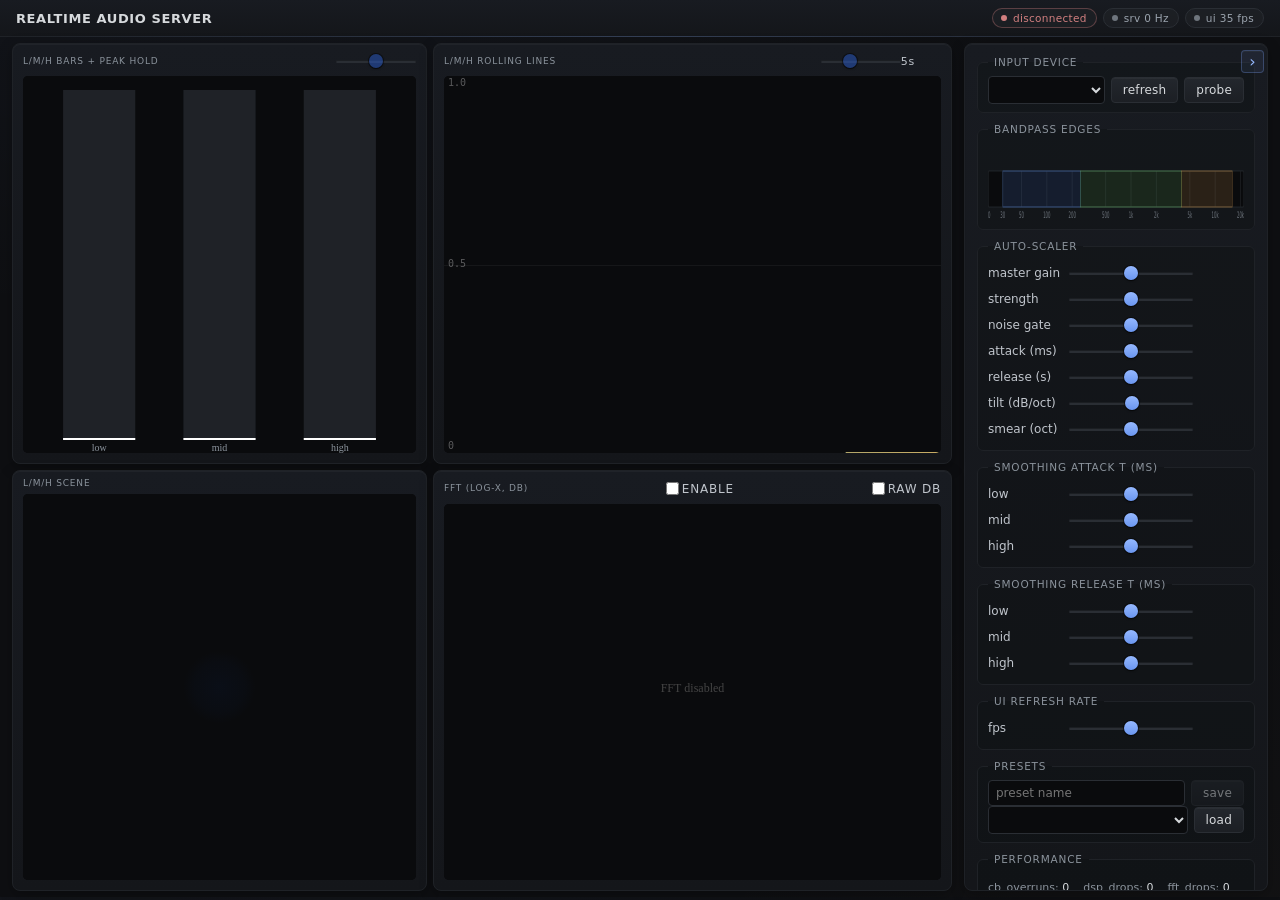
==== ui/index.html @ 4f921f72 "more detail tweaks" ====
<!doctype html>
<html lang="en">
  <head>
    <meta charset="utf-8" />
    <meta name="viewport" content="width=device-width,initial-scale=1" />
    <title>Realtime Audio Server — UI</title>
    <link rel="icon" type="image/svg+xml" href="favicon.svg" />
    <link rel="stylesheet" href="style.css" />
  </head>
  <body>
    <header class="topbar">
      <h1>Realtime Audio Server</h1>
      <div class="badges">
        <span class="badge" id="ws-status">disconnected</span>
        <span class="badge" id="server-fps">srv 0 Hz</span>
        <span class="badge" id="ui-fps">ui 0 fps</span>
      </div>
    </header>

    <main class="grid" id="main-grid">
      <section class="viz-grid">
        <div class="viz-card" data-card="bars">
          <div class="viz-title"><span title="**L/M/H output — sent over OSC.**

The three colored bars (`low`, `mid`, `high`) are the live signal that ships to downstream consumers. The **white peak-hold ticks are visual only** — not transmitted.

# OSC

- Address: `/audio/lmh`
- Payload: `[low: f32, mid: f32, high: f32]` — three floats per message
- Range: `[0, 1]` typically (unclamped — *master gain* > 1 can push above)
- Rate: matches the audio block rate (~`sr / blocksize`, e.g. ~187 Hz at 48 kHz / 256-sample blocks)
- Default destination: `127.0.0.1:9000` (configurable in `config.yaml` under `osc.destinations`)
- Band edges (Hz) are announced once on `/audio/meta` — see config or the band selector.

# WebSocket

Same values are also published in the JSON `snapshot` frames on `ws://127.0.0.1:8765` (field `scaled.{low,mid,high}`).">L/M/H bars + peak hold</span> <label class="inline" title="**Peak-hold decay rate** (units / sec).

Affects the white peak ticks on this graph **and** on the FFT graph.

- Smaller → peaks linger longer
- Larger → peaks fall faster

*Visual only — does not affect DSP or OSC payload.*"><input type="range" id="peak-decay" min="10" max="100" step="1" style="width:80px;vertical-align:middle" /> <span id="peak-decay-val" style="font-size:11px"></span></label></div>
          <canvas id="viz-bars" width="320" height="200"></canvas>
        </div>
        <div class="viz-card" data-card="lines">
          <div class="viz-title"><span title="**L/M/H output — sent over OSC.**

Rolling history of the same three signals as the bar graph. The colored polylines (`low`, `mid`, `high`) are what ships downstream; peak-hold markers on the bars graph are visual only.

# OSC

- Address: `/audio/lmh`
- Payload: `[low: f32, mid: f32, high: f32]`
- Range: `[0, 1]` typically (unclamped if *master gain* > 1)
- Rate: per audio block (~`sr / blocksize`, e.g. ~187 Hz at 48 kHz / 256)
- Default destination: `127.0.0.1:9000` (configure in `config.yaml` → `osc.destinations`)
- Meta on `/audio/meta` carries `[sr, blocksize, n_fft_bins, low_lo, low_hi, mid_lo, mid_hi, high_lo, high_hi]`

# WebSocket

Also available in the JSON `snapshot` frames on `ws://127.0.0.1:8765` (field `scaled.{low,mid,high}`).">L/M/H rolling lines</span> <label class="inline" title="**Rolling history window** (seconds).

How far back the rolling chart extends. Larger values pack more time into the same canvas width.

*Visual only.*"><input type="range" id="history-s" min="2" max="30" step="0.001" data-log="1" style="width:80px;vertical-align:middle" /> <span id="history-s-val" style="font-size:11px"></span></label></div>
          <canvas id="viz-lines" width="640" height="200"></canvas>
        </div>
        <div class="viz-card" data-card="scene">
          <div class="viz-title"><span title="**Visual aid only — not an output signal.**

The disc, tint, and sparkles are a decorative reactive scene driven from the same L/M/H values as the other graphs. Nothing here is transmitted: no separate OSC address, no separate WS payload.

To consume the underlying signal, use `/audio/lmh` (see the bars or rolling-lines tooltips).">L/M/H scene</span></div>
          <canvas id="viz-scene" width="640" height="200"></canvas>
        </div>
        <div class="viz-card" data-card="fft">
          <div class="viz-title"><span title="**FFT output — sent over OSC.**

What you see here is **byte-identical** to the wire payload. The white peak-hold ticks are visual only.

# OSC

- Address: `/audio/fft`
- Payload: `n_bins` float32 values (default `n_bins = 128`, configurable via `fft.n_bins` in `config.yaml`)
- Range:
  - **raw dB OFF** (default) → `[0, 1]` post-processed (smoother → auto-scaler → gate → tanh → strength blend)
  - **raw dB ON** → log-spaced spectrum in dB; empty low bins are rewritten to `db_floor` on OSC so consumers stay in-range
- Rate: hop-rate (~`sr / hop`, e.g. ~94 Hz at 48 kHz / hop=512). Only sent when the FFT worker is enabled and `osc.send_fft` is true.
- Default destination: `127.0.0.1:9000`
- Bin layout: log-spaced from `fft.f_min` to Nyquist; geometry announced once on `/audio/meta` (`n_fft_bins`).

# WebSocket

Same bins are pushed as a binary frame on `ws://127.0.0.1:8765`:
`[type=1: u8][reserved: u8][n_bins: u16 LE][float32 × n_bins LE]`. The `meta.fft_send_raw_db` flag tells you which interpretation applies.">FFT (log-x, dB)</span> <label class="inline" title="**Enable / disable the FFT worker.**

Disabling saves CPU when you only need L/M/H."><input type="checkbox" id="fft-toggle" /> enable</label> <label class="inline" title="**What you see is what's sent.** This graph is byte-identical to the `/audio/fft` OSC payload.

- **OFF** (default): server runs the same per-bin pipeline as L/M/H (smoother → asymmetric auto-scaler → soft gate → tanh → strength blend) and sends `[0..1]` post-processed values.
- **ON**: server sends the raw wire-dB log spectrum (sentinels rendered as gaps).

The server is authoritative — toggling sends `set_fft_send_raw_db`; the OSC payload switches in lockstep with the visualization."><input type="checkbox" id="fft-raw-db" /> raw dB</label></div>
          <canvas id="viz-fft" width="640" height="200"></canvas>
        </div>
      </section>

      <div class="grid-resizer" id="grid-resizer" title="Drag to resize the side panel"></div>

      <aside class="controls">
        <fieldset>
          <legend>Input device</legend>
          <select id="device-select"></select>
          <button id="device-refresh" title="**Re-enumerate input devices** via PortAudio.

Cheap and instant. Use after plugging / unplugging a device.">refresh</button>
          <button id="device-probe" title="**Re-enumerate AND probe** every input briefly (~200 ms each) to detect which ones are currently producing signal.

Devices that saw audio during the probe get a ★.

*Slower than refresh, and momentarily grabs each device — use sparingly.*">probe</button>
        </fieldset>

        <fieldset id="fieldset-bandpass">
          <legend>Bandpass edges</legend>
          <div id="freq-axis" title="**Bandpass edges.**

- Click a colored band to **select** it.
- Drag its **body** to shift the whole band.
- Drag a **left / right handle** to move just that edge.
- Click outside any band to deselect.

Bands may overlap."></div>
        </fieldset>

        <fieldset>
          <legend>Auto-scaler</legend>
          <label title="**Master gain.** Final multiplier on everything that goes out (L/M/H + FFT, both OSC and WebSocket).

- `1.0` (centered) — the post-processing pipeline's natural output
- `< 1.0` — attenuate
- `> 1.0` — push above the conventional `[0, 1]` range. Downstream consumers must accept this; UI bars cosmetically clamp at `1.0` but the wire payload is unclamped. The track tints orange→red as a warning.">master gain <input type="range" id="autoscale-master" min="50" max="150" step="1" /> <span id="autoscale-master-val"></span></label>
          <label title="**Strength.** Blend between *equalized* output (everything looks similar in level) and *honest* output (raw dB / RMS readout).

- `100%` → full per-bin / per-band auto-normalization. Quiet content looks as prominent as loud content. Best for visualizers and reactive features that should always look 'alive'.
- `0%` → unprocessed readout. The FFT shows true level differences across frequency; L/M/H reflects raw band energy.
- In-between → partial equalization.

Drives both the L/M/H output and the FFT visualizer.">strength <input type="range" id="autoscale-strength" min="0" max="100" step="1" /> <span id="autoscale-strength-val"></span></label>
          <label title="**Noise gate.** Anything below this RMS is treated as silence — the auto-scaler won't try to amplify it.

Without a gate, the auto-scaler would happily normalize background hiss up to full scale during quiet passages.

- Shown in `dBFS` (digital full-scale reference)
- Applied to both L/M/H and FFT bins
- Bins below the floor pin to the chart bottom (no disappearing bars)">noise gate <input type="range" id="autoscale-floor" min="0" max="1000" step="1" /> <span id="autoscale-floor-val"></span></label>
          <label title="**Attack time.** How fast the auto-scaler locks into a *rising* signal.

This sets how quickly it reacts when the input gets suddenly louder.

- Smaller (`5–20 ms`) → snappy. Transients lock in immediately; the auto-scale catches up to a sudden loud passage almost instantly.
- Larger → damped. New peaks are absorbed gradually, less reactive to sudden level changes.

Drives both the L/M/H and the FFT per-bin auto-scaler.">attack (ms) <input type="range" id="autoscale-attack" min="1" max="500" step="1" data-log="1" /> <span id="autoscale-attack-val"></span></label>
          <label title="**Release time.** How fast the auto-scaler locks into a *falling* signal — the **rolling memory** of the auto-rescaler.

The tracked peak decays over this time constant. Once it has decayed below the current signal, the new value becomes the peak.

- Longer (`60–300 s`) → stable view across long passages. A loud chorus won't make the following quiet verse vanish.
- Shorter (`10–30 s`) → faster adaptation. The visualizer constantly rescales to whatever is loud right now (more dynamic, but compresses the contrast between loud and quiet sections).
- Snaps to multiples of `10 s`

Drives both the L/M/H and the FFT per-bin auto-scaler.">release (s) <input type="range" id="autoscale-tau" min="10" max="300" step="1" data-log="1" /> <span id="autoscale-tau-val"></span></label>
          <label title="**Spectral tilt.** Tilts the gate and auto-scaler across frequency: `+N dB/oct` above 1 kHz, `−N dB/oct` below.

Most music has far more energy in the lows than the highs (the `1/f` / pink-noise shape). Without tilt, bass dominates and the high end sits permanently below the gate. Tilting brings them back to parity.

Typical values:

- `0` → flat, honest dB / single global gate
- `~3` → pink-noise compensation. Most music feels balanced across the spectrum.
- higher → push more high-end through the gate

Affects both pipelines: shifts the wire dB on the FFT side; derives a per-band noise floor from each band's geometric center on the L/M/H side, so the same global gate fires uniformly across frequency.">tilt (dB/oct) <input type="range" id="fft-tilt" min="-25" max="50" step="1" /> <span id="fft-tilt-val"></span></label>
          <label title="**FFT-only.** Spatial smear of the per-bin auto-scaler (Gaussian, width in **octaves** of frequency).

Without smear, a sustained pure tone (a single bin holding a high value) normalizes *itself* down to nothing — it becomes its own peak and divides itself out, ending up looking smaller than its quiet neighbors.

Smearing the peak across nearby bins fixes this: the tone now competes against its spectral surroundings instead of just itself, so it reads as a real spike against the spectrum.

- `0` → each bin self-normalizes; sustained tones vanish
- `~0.3 oct` (default) → tones survive while broadband shape is still equalized
- Higher → more local frequency contour preserved, less global flattening

*L/M/H has no spectral context, so this only affects the FFT.*">smear (oct) <input type="range" id="fft-peak-smear" min="0" max="200" step="1" /> <span id="fft-peak-smear-val"></span></label>
        </fieldset>

        <fieldset>
          <legend title="**Smoothing — attack side.**

How fast the smoothed value *responds to a rising signal*. This determines how sharply transients (kicks, snares, hi-hats, vocal consonants) register in the feature stream.

What this means in audio terms:

- **Smaller** (`1–10 ms`) → onsets pass through almost instantly. Kicks and snares read as sharp spikes; the feature locks onto **the beat**. Best for rhythmic / beat-reactive visualizers.
- **Larger** (`50+ ms`) → onsets get smoothed; output behaves more like a symmetric averager. Better for a 'loudness contour' feel, worse for rhythmic sync.

Setting **attack ≪ release** is what makes the feature track the beat rather than the harmonic flutter inside held notes.

Per-band τ also drives the FFT-bin smoother (log-interpolated from the L/M/H band centers).">Smoothing attack τ (ms)</legend>
          <label title="**LOW band attack.**

Catches the rising edge of kick / sub events. `~10–20 ms` is a sweet spot — long enough to ignore pre-ringing, short enough to read as 'on the beat'.">low <input type="range" id="tau-attack-low"  min="1" max="200" step="1" data-log="1" /> <span id="tau-attack-low-val"></span></label>
          <label title="**MID band attack.**

Catches snare snap and vocal consonants. `~3–5 ms` is typical — fast enough that each hit registers as a distinct percussive event.">mid <input type="range" id="tau-attack-mid"  min="1" max="200" step="1" data-log="1" /> <span id="tau-attack-mid-val"></span></label>
          <label title="**HIGH band attack.**

Catches hat / cymbal / sibilance onsets. `~3 ms or less` — these events are short and need to register sharply or they'll get blurred into the surrounding sizzle.">high <input type="range" id="tau-attack-high" min="1" max="200" step="1" data-log="1" /> <span id="tau-attack-high-val"></span></label>
        </fieldset>

        <fieldset>
          <legend title="**Smoothing — release side.**

How fast the smoothed value *decays* after a peak. This is the dominant source of trailing latency in the L/M/H feature stream and FFT bins.

What this means in audio terms:

- **Larger** → output looks smoother, more 'flowing'. Harmonic flutter inside a held note is averaged out. Good for ambient features and mood-style visualizers.
- **Smaller** → output is twitchier, follows individual cycles more closely. Good for percussive / rhythmic features where you want energy to drop fast between hits so each hit reads as distinct.

The matching attack-τ knobs above control how fast onsets pass through. Setting **release ≫ attack** is the classic percussion shape: fast hit, slow tail.

Per-band τ also drives the FFT-bin smoother (log-interpolated from the L/M/H band centers).">Smoothing release τ (ms)</legend>
          <label title="**LOW band release.**

Larger → smooths sustained bass; kick body and bass notes blur into a flowing envelope. Smaller → each kick decays sharply, distinct hits stay separated.

Falling-edge τ only — onsets are governed by the attack-τ slider above.">low <input type="range" id="tau-low"  min="5" max="2000" step="1" data-log="1" /> <span id="tau-low-val"></span></label>
          <label title="**MID band release.**

Larger → smooths sustained voice and snare body into a held envelope. Smaller → consonants and snare hits decay quickly, transients stay punchy.

Falling-edge τ only — onsets are governed by the attack-τ slider above.">mid <input type="range" id="tau-mid"  min="5" max="2000" step="1" data-log="1" /> <span id="tau-mid-val"></span></label>
          <label title="**HIGH band release.**

Larger → hat / cymbal sizzle averages into a continuous shimmer. Smaller → each cymbal strike fades fast, individual hi-hat hits remain crisp.

Falling-edge τ only — onsets are governed by the attack-τ slider above.">high <input type="range" id="tau-high" min="5" max="2000" step="1" data-log="1" /> <span id="tau-high-val"></span></label>
        </fieldset>

        <fieldset>
          <legend>UI refresh rate</legend>
          <label title="**UI refresh rate.** Target frame rate for the browser visualization.

Drives both:

- how often the server pushes L/M/H snapshots and FFT frames over WS
- how often the canvases redraw (throttled to match)

Snaps to standard frame rates: `15 / 24 / 30 / 40 / 60 / 90 / 120 fps`, capped at 120.">fps <input type="range" id="ws-hz" min="0" max="6" step="1" /> <span id="ws-hz-val"></span></label>
        </fieldset>

        <fieldset>
          <legend>Presets</legend>
          <div class="row">
            <input type="text" id="preset-name" placeholder="preset name" maxlength="64" />
            <button id="preset-save">save</button>
          </div>
          <div class="row">
            <select id="preset-list"></select>
            <button id="preset-load">load</button>
          </div>
        </fieldset>

        <fieldset>
          <legend title="**Live timing** for each stage of the audio → visualization pipeline.

Each row shows **avg / p95 ms** per tick, plus a load bar (% of that stage's time budget). Bar turns **amber ≥ 50%**, **red ≥ 80%**.

# Server stages
- `cb` — PortAudio callback (per audio block)
- `dsp` — L/M/H IIR + RMS + smoother + auto-scaler
- `fft` — windowed FFT + log-bin + per-bin post-processing
- `ws` — WebSocket broadcast

# Browser stages
- `raf` — inter-draw interval vs target fps
- `lines / bars / scene / fft` — per-canvas paint cost

# Counters

Should all stay `0` in normal operation:

- `cb_overruns` — audio callback overruns (xruns)
- `dsp_drops` / `fft_drops` — blocks the worker couldn't keep up with">Performance</legend>
          <div id="perf-rows"></div>
          <div class="counters">
            <span>cb_overruns: <b id="cb_overruns">0</b></span>
            <span>dsp_drops: <b id="dsp_drops">0</b></span>
            <span>fft_drops: <b id="fft_drops">0</b></span>
          </div>
        </fieldset>

        <fieldset>
          <legend>Errors</legend>
          <div id="err-log" class="err-log"></div>
        </fieldset>
      </aside>

      <button class="controls-collapse-btn" id="controls-collapse" type="button" title="Collapse side panel" aria-label="Collapse side panel">›</button>
      <button class="controls-expand-btn" id="controls-expand" type="button" title="Expand side panel" aria-label="Expand side panel">‹</button>
    </main>

    <script type="module" src="src/main.js"></script>
  </body>
</html>
---- ui/style.css ----
* { box-sizing: border-box; }

:root {
  --bg-0: #0a0b0d;
  --bg-1: #0e0f12;
  --bg-2: #14161a;
  --bg-2-top: #181b21;
  --border-1: #1f2227;
  --border-2: #2a2e34;
  --border-3: #353a42;
  --text-1: #d6d9dc;
  --text-2: #c0c5cc;
  --text-3: #9aa3ad;
  --text-4: #8b939c;
  --text-5: #6e757d;
  --accent: #7da6ff;
  --accent-hi: #95b8ff;
  --accent-lo: #6a96f0;
  --accent-glow: rgba(125, 166, 255, 0.32);
  --ok: #7fd17f;
  --warn: #f5a623;
  --err: #d17f7f;
}

html, body {
  margin: 0;
  padding: 0;
  background:
    radial-gradient(ellipse 1200px 600px at 18% -10%, rgba(125, 166, 255, 0.045), transparent 70%),
    radial-gradient(ellipse 1000px 800px at 100% 110%, rgba(232, 168, 87, 0.025), transparent 60%),
    var(--bg-1);
  color: var(--text-1);
  font-family: ui-sans-serif, system-ui, -apple-system, "Segoe UI", Roboto, sans-serif;
  font-size: 13px;
  -webkit-font-smoothing: antialiased;
  -moz-osx-font-smoothing: grayscale;
}

::-webkit-scrollbar { width: 10px; height: 10px; }
::-webkit-scrollbar-track { background: transparent; }
::-webkit-scrollbar-thumb {
  background: #2a2e34;
  border-radius: 999px;
  border: 2px solid var(--bg-2);
}
::-webkit-scrollbar-thumb:hover { background: #3a3f48; }

.topbar {
  display: flex;
  justify-content: space-between;
  align-items: center;
  padding: 8px 16px;
  border-bottom: 1px solid var(--border-1);
  background: linear-gradient(180deg, #181b21 0%, #14161a 100%);
  position: relative;
}
.topbar::after {
  content: "";
  position: absolute;
  left: 0; right: 0; bottom: -1px;
  height: 1px;
  background: linear-gradient(90deg, transparent 0%, rgba(125, 166, 255, 0.22) 50%, transparent 100%);
  pointer-events: none;
}

.topbar h1 {
  font-size: 13px;
  font-weight: 600;
  margin: 0;
  letter-spacing: 0.6px;
  text-transform: uppercase;
  color: var(--text-1);
}

.badges { display: flex; gap: 6px; }

.badge {
  background: rgba(31, 34, 39, 0.65);
  border: 1px solid var(--border-2);
  border-radius: 999px;
  padding: 3px 9px 3px 8px;
  font-size: 10.5px;
  color: var(--text-3);
  letter-spacing: 0.3px;
  font-variant-numeric: tabular-nums;
  display: inline-flex;
  align-items: center;
  gap: 6px;
  transition: border-color 140ms ease, color 140ms ease;
}
.badge::before {
  content: "";
  width: 6px;
  height: 6px;
  border-radius: 50%;
  background: var(--text-5);
  flex: 0 0 auto;
}
.badge.connected { color: var(--ok); border-color: rgba(127, 209, 127, 0.35); }
.badge.connected::before {
  background: var(--ok);
  box-shadow: 0 0 8px rgba(127, 209, 127, 0.6);
  animation: pulse-dot 2.2s ease-in-out infinite;
}
.badge.disconnected { color: var(--err); border-color: rgba(209, 127, 127, 0.35); }
.badge.disconnected::before { background: var(--err); }

@keyframes pulse-dot {
  0%, 100% { opacity: 1; }
  50%      { opacity: 0.45; }
}

.grid {
  display: grid;
  grid-template-columns: 1fr 12px var(--controls-w, 304px);
  gap: 0;
  padding: 6px 12px;
  height: calc(100vh - 40px);
  position: relative;
}
.grid.controls-collapsed {
  grid-template-columns: 1fr 0 0;
}
.grid.controls-collapsed .grid-resizer,
.grid.controls-collapsed .controls,
.grid.controls-collapsed .controls-collapse-btn {
  display: none;
}
.grid:not(.controls-collapsed) .controls-expand-btn {
  display: none;
}

.grid-resizer {
  position: relative;
  cursor: ew-resize;
  user-select: none;
  -webkit-user-select: none;
}
.grid-resizer::before {
  content: "";
  position: absolute;
  top: 0; bottom: 0;
  left: 50%;
  width: 2px;
  margin-left: -1px;
  background: var(--border-2);
  border-radius: 999px;
  opacity: 0;
  transition: opacity 140ms ease, background 140ms ease;
}
.grid-resizer:hover::before,
.grid-resizer.dragging::before {
  opacity: 1;
  background: var(--accent);
  box-shadow: 0 0 6px var(--accent-glow);
}

.controls-collapse-btn {
  position: absolute;
  top: 13px;
  right: 16px;
  width: 23px;
  height: 23px;
  padding: 0;
  font-size: 16px;
  line-height: 1;
  display: flex;
  align-items: center;
  justify-content: center;
  background: rgba(125, 166, 255, 0.08);
  border: 1px solid rgba(125, 166, 255, 0.28);
  border-radius: 4px;
  color: var(--accent-hi);
  cursor: pointer;
  z-index: 6;
  transition: color 140ms ease, border-color 140ms ease, background 140ms ease;
}
.controls-collapse-btn:hover {
  color: var(--text-1);
  border-color: var(--accent);
  background: rgba(125, 166, 255, 0.18);
}

.controls-expand-btn {
  position: absolute;
  top: 13px;
  right: 16px;
  width: 23px;
  height: 23px;
  padding: 0;
  font-size: 16px;
  line-height: 1;
  display: flex;
  align-items: center;
  justify-content: center;
  background: rgba(125, 166, 255, 0.08);
  border: 1px solid rgba(125, 166, 255, 0.28);
  border-radius: 4px;
  color: var(--accent-hi);
  cursor: pointer;
  z-index: 6;
  transition: color 140ms ease, border-color 140ms ease, background 140ms ease;
}
.controls-expand-btn:hover {
  color: var(--text-1);
  border-color: var(--accent);
  background: rgba(125, 166, 255, 0.18);
}

.viz-grid {
  display: grid;
  grid-template-columns: calc(50vh - 35px) 1fr;
  grid-template-rows: 1fr 1fr;
  gap: 6px;
  min-height: 0;
}

/* Tiling layout mode: 2x2 quadrants always fill the container. Activated by
   JS once the server's saved layout arrives, so the legacy CSS grid still
   renders if the browser opens before the first meta payload. */
.viz-grid.free-layout {
  display: block;
  position: relative;
  gap: 0;
}
.viz-grid.free-layout .viz-card {
  position: absolute;
  /* Gutter is applied by the JS painter via calc() on left/top/width/height
     (margin doesn't shrink absolutely-positioned elements with explicit
     width/height). */
  margin: 0;
  width: auto;
  height: auto;
  /* fallback in case JS hasn't applied a position yet */
  left: 0; top: 0;
}

.viz-resize {
  position: absolute;
  z-index: 5;
  background: transparent;
  user-select: none;
}
/* Internal-edge handles only. The JS hides any handle that faces the
   container boundary (those edges are pinned). The 8px-thick handle straddles
   the shared edge — adjacent cards each contribute one half. */
.viz-resize-n { left: 0; right: 0; top: -7px;    height: 10px; cursor: ns-resize; }
.viz-resize-s { left: 0; right: 0; bottom: -7px; height: 10px; cursor: ns-resize; }
.viz-resize-e { top: 0; bottom: 0; right: -7px;  width: 10px;  cursor: ew-resize; }
.viz-resize-w { top: 0; bottom: 0; left: -7px;   width: 10px;  cursor: ew-resize; }

.viz-resize-center {
  position: absolute;
  width: 18px;
  height: 18px;
  margin-left: -9px;
  margin-top: -9px;
  border-radius: 50%;
  background: var(--accent);
  border: 1px solid var(--accent);
  cursor: move;
  z-index: 6;
  user-select: none;
  opacity: 0;
  transition: opacity 0.12s;
}
.viz-resize-center:hover,
.viz-resize-center.dragging {
  opacity: 1;
}

.viz-grid.free-layout .viz-card .viz-title {
  cursor: grab;
}
.viz-grid.free-layout .viz-card .viz-title label,
.viz-grid.free-layout .viz-card .viz-title input {
  cursor: auto;
}
.viz-grid.free-layout .viz-card.dragging {
  opacity: 0.85;
  z-index: 10;
  box-shadow: 0 12px 32px rgba(0, 0, 0, 0.55);
  pointer-events: none;
}
.viz-grid.free-layout .viz-card.drop-target {
  outline: 2px dashed var(--accent);
  outline-offset: -2px;
}

.viz-card {
  background: linear-gradient(180deg, var(--bg-2-top) 0%, var(--bg-2) 100%);
  border: 1px solid var(--border-1);
  border-radius: 8px;
  padding: 10px;
  display: flex;
  flex-direction: column;
  min-height: 0;
  position: relative;
  box-shadow:
    inset 0 1px 0 rgba(255, 255, 255, 0.035),
    0 4px 14px rgba(0, 0, 0, 0.28);
  transition: border-color 160ms ease;
}
.viz-card:hover { border-color: var(--border-2); }

.viz-title {
  font-size: 9px;
  color: var(--text-4);
  line-height: 1;
  margin-top: -2px;
  margin-bottom: 6px;
  text-transform: uppercase;
  letter-spacing: 0.8px;
  font-weight: 500;
  display: flex;
  justify-content: space-between;
  align-items: center;
}

.viz-card[data-card="lines"] .viz-title { padding-right: 26px; }

.viz-card canvas {
  width: 100%;
  flex: 1 1 0;
  min-height: 0;
  min-width: 0;
  background: var(--bg-0);
  border-radius: 5px;
  display: block;
  box-shadow: inset 0 0 0 1px rgba(0, 0, 0, 0.45);
}

.controls {
  background: linear-gradient(180deg, var(--bg-2-top) 0%, var(--bg-2) 100%);
  border: 1px solid var(--border-1);
  border-radius: 8px;
  padding: 12px;
  overflow-y: auto;
  /* Clip any residual horizontal overflow from selects/inputs that resist
     shrinking (some browsers enforce intrinsic min-content on <select> based
     on the longest option even with min-width: 0). */
  overflow-x: hidden;
  min-width: 0;
  box-shadow:
    inset 0 1px 0 rgba(255, 255, 255, 0.035),
    0 4px 14px rgba(0, 0, 0, 0.28);
}

fieldset {
  border: 1px solid var(--border-1);
  border-radius: 6px;
  padding: 8px 10px;
  margin: 0 0 10px 0;
  background: rgba(10, 11, 13, 0.28);
}
fieldset:last-child { margin-bottom: 0; }
fieldset legend {
  font-size: 10.5px;
  color: var(--text-4);
  text-transform: uppercase;
  letter-spacing: 0.8px;
  padding: 0 6px;
  font-weight: 500;
}

label {
  display: grid;
  grid-template-columns: 78px 1fr auto;
  column-gap: 3px;
  align-items: center;
  padding: 4px 0;
  font-size: 12px;
  color: var(--text-2);
}
label.inline { display: inline-flex; padding: 0; gap: 8px; grid-template-columns: none; column-gap: 0; align-items: center; }
label > input[type="range"] { width: 100%; }
label > span { font-variant-numeric: tabular-nums; min-width: 48px; text-align: right; color: var(--text-2); font-size: 9.6px; }
label.inline > span { font-size: 11px; min-width: 0; text-transform: none; }

input[type="range"] {
  -webkit-appearance: none;
  appearance: none;
  background: transparent;
  width: 100%;
  margin: 0;
  height: 18px;
}
input[type="range"]:focus { outline: none; }

input[type="range"]::-webkit-slider-runnable-track {
  height: 3px;
  background: var(--border-2);
  border-radius: 999px;
  box-shadow: inset 0 1px 0 rgba(0, 0, 0, 0.35);
}
input[type="range"]::-webkit-slider-thumb {
  -webkit-appearance: none;
  width: 14px;
  height: 14px;
  background: linear-gradient(180deg, var(--accent-hi) 0%, var(--accent-lo) 100%);
  border-radius: 50%;
  margin-top: -5.5px;
  cursor: pointer;
  box-shadow:
    0 0 0 1px rgba(0, 0, 0, 0.45),
    0 1px 2px rgba(0, 0, 0, 0.5);
  transition: box-shadow 140ms ease, transform 100ms ease;
}
input[type="range"]:hover::-webkit-slider-thumb {
  box-shadow:
    0 0 0 1px rgba(0, 0, 0, 0.45),
    0 0 0 4px var(--accent-glow),
    0 1px 2px rgba(0, 0, 0, 0.5);
}
input[type="range"]:focus::-webkit-slider-thumb,
input[type="range"]:active::-webkit-slider-thumb {
  box-shadow:
    0 0 0 1px rgba(0, 0, 0, 0.45),
    0 0 0 5px var(--accent-glow),
    0 1px 2px rgba(0, 0, 0, 0.5);
  transform: scale(1.06);
}
input[type="range"]:disabled::-webkit-slider-thumb {
  background: linear-gradient(180deg, #5e646e 0%, #424650 100%);
  box-shadow: 0 0 0 1px rgba(0, 0, 0, 0.4);
}
input[type="range"]#peak-decay::-webkit-slider-thumb,
input[type="range"]#history-s::-webkit-slider-thumb {
  background: rgba(40, 90, 200, 0.5);
}
input[type="range"]#peak-decay::-moz-range-thumb,
input[type="range"]#history-s::-moz-range-thumb {
  background: rgba(40, 90, 200, 0.5);
}

/* Master-gain slider: at gain ≤ 1.0 the slider keeps the default UI accent
   styling. As gain rises above 1.0 the .overflow class kicks in and the
   track + thumb tint from orange (just above 1.0) to red (at 1.5). The
   color comes from --master-color, written by controls.js. */
input[type="range"]#autoscale-master.overflow::-webkit-slider-runnable-track {
  background: var(--master-color);
  box-shadow: inset 0 1px 0 rgba(0, 0, 0, 0.35);
}
input[type="range"]#autoscale-master.overflow::-webkit-slider-thumb {
  background: linear-gradient(180deg, var(--master-color) 0%, var(--master-color-dark) 100%);
}
input[type="range"]#autoscale-master.overflow::-moz-range-track {
  background: var(--master-color);
}
input[type="range"]#autoscale-master.overflow::-moz-range-thumb {
  background: linear-gradient(180deg, var(--master-color) 0%, var(--master-color-dark) 100%);
}

/* Firefox */
input[type="range"]::-moz-range-track {
  height: 3px;
  background: var(--border-2);
  border-radius: 999px;
}
input[type="range"]::-moz-range-thumb {
  width: 14px;
  height: 14px;
  background: linear-gradient(180deg, var(--accent-hi) 0%, var(--accent-lo) 100%);
  border-radius: 50%;
  border: none;
  cursor: pointer;
  box-shadow: 0 0 0 1px rgba(0, 0, 0, 0.45), 0 1px 2px rgba(0, 0, 0, 0.5);
}

input[type="text"], select {
  background: var(--bg-0);
  border: 1px solid var(--border-2);
  color: var(--text-1);
  border-radius: 4px;
  padding: 5px 7px;
  font-size: 12px;
  font-family: inherit;
  transition: border-color 120ms ease, box-shadow 120ms ease;
  max-width: 100%;
  text-overflow: ellipsis;
  overflow: hidden;
  white-space: nowrap;
}

/* width: 0 paired with flex-grow lets the select shrink past its intrinsic
   "longest selected option" width — some browsers ignore min-width: 0 alone
   on <select>. text-overflow: ellipsis on the base select rule cuts the
   visible label cleanly when narrow. */
#device-select { flex: 1 1 0; min-width: 0; width: 0; }
fieldset:has(> #device-select) { display: flex; flex-wrap: wrap; gap: 6px; align-items: center; min-width: 0; }
fieldset:has(> #device-select) > legend { flex-basis: 100%; }
input[type="text"]:hover, select:hover { border-color: var(--border-3); }
input[type="text"]:focus, select:focus {
  outline: none;
  border-color: var(--accent);
  box-shadow: 0 0 0 3px var(--accent-glow);
}

input[type="checkbox"] {
  accent-color: var(--accent);
  cursor: pointer;
  vertical-align: middle;
}

button {
  background: linear-gradient(180deg, #23272d 0%, #1c1f24 100%);
  border: 1px solid var(--border-2);
  color: var(--text-1);
  border-radius: 4px;
  padding: 5px 11px;
  font-size: 12px;
  cursor: pointer;
  font-family: inherit;
  letter-spacing: 0.2px;
  transition: background 120ms ease, border-color 120ms ease, transform 80ms ease, box-shadow 120ms ease;
  box-shadow: inset 0 1px 0 rgba(255, 255, 255, 0.035);
}
button:hover {
  background: linear-gradient(180deg, #2c3138 0%, #25292f 100%);
  border-color: var(--border-3);
}
button:active {
  transform: translateY(1px);
  box-shadow: inset 0 1px 2px rgba(0, 0, 0, 0.4);
}
button:focus-visible {
  outline: none;
  border-color: var(--accent);
  box-shadow: 0 0 0 3px var(--accent-glow);
}
button:disabled { opacity: 0.5; cursor: not-allowed; }

.row { display: flex; gap: 6px; align-items: center; min-width: 0; }
/* min-width: 0 lets text inputs / selects shrink below their intrinsic size
   when the side panel is dragged narrow — without it the longest option text
   keeps the element wide and forces a horizontal scrollbar. */
.row > * { flex: 1 1 auto; min-width: 0; }
.row > button { flex: 0 0 auto; }

.counters {
  display: flex;
  gap: 14px;
  margin-top: 8px;
  font-size: 11px;
  color: var(--text-4);
  font-variant-numeric: tabular-nums;
}
.counters b { color: var(--text-1); font-variant-numeric: tabular-nums; font-weight: 500; }

.perf-row {
  display: grid;
  grid-template-columns: 50px 1fr 90px;
  gap: 8px;
  align-items: center;
  font-size: 11px;
  margin-bottom: 4px;
  color: var(--text-3);
}
.perf-bar {
  height: 6px;
  background: rgba(0, 0, 0, 0.42);
  border: 1px solid rgba(255, 255, 255, 0.035);
  border-radius: 999px;
  overflow: hidden;
  position: relative;
}
.perf-bar-fill {
  height: 100%;
  background: linear-gradient(90deg, #3b8b3e 0%, #4caf50 100%);
  transition: width 80ms linear, background 80ms linear;
  border-radius: 999px;
  box-shadow: 0 0 6px rgba(76, 175, 80, 0.25);
}
.perf-bar-fill.amber {
  background: linear-gradient(90deg, #c9881d 0%, #f5a623 100%);
  box-shadow: 0 0 6px rgba(245, 166, 35, 0.3);
}
.perf-bar-fill.red {
  background: linear-gradient(90deg, #b53b3b 0%, #e64a4a 100%);
  box-shadow: 0 0 6px rgba(230, 74, 74, 0.35);
}
.perf-num { color: var(--text-2); font-variant-numeric: tabular-nums; text-align: right; }
.perf-row.disabled { opacity: 0.4; }

.err-log {
  font-size: 11px;
  font-family: ui-monospace, SFMono-Regular, Menlo, monospace;
  color: var(--err);
  max-height: 80px;
  overflow-y: auto;
  white-space: pre-wrap;
  background: rgba(0, 0, 0, 0.25);
  border: 1px solid rgba(209, 127, 127, 0.12);
  border-radius: 4px;
  padding: 4px 6px;
}
.err-log:empty { display: none; }
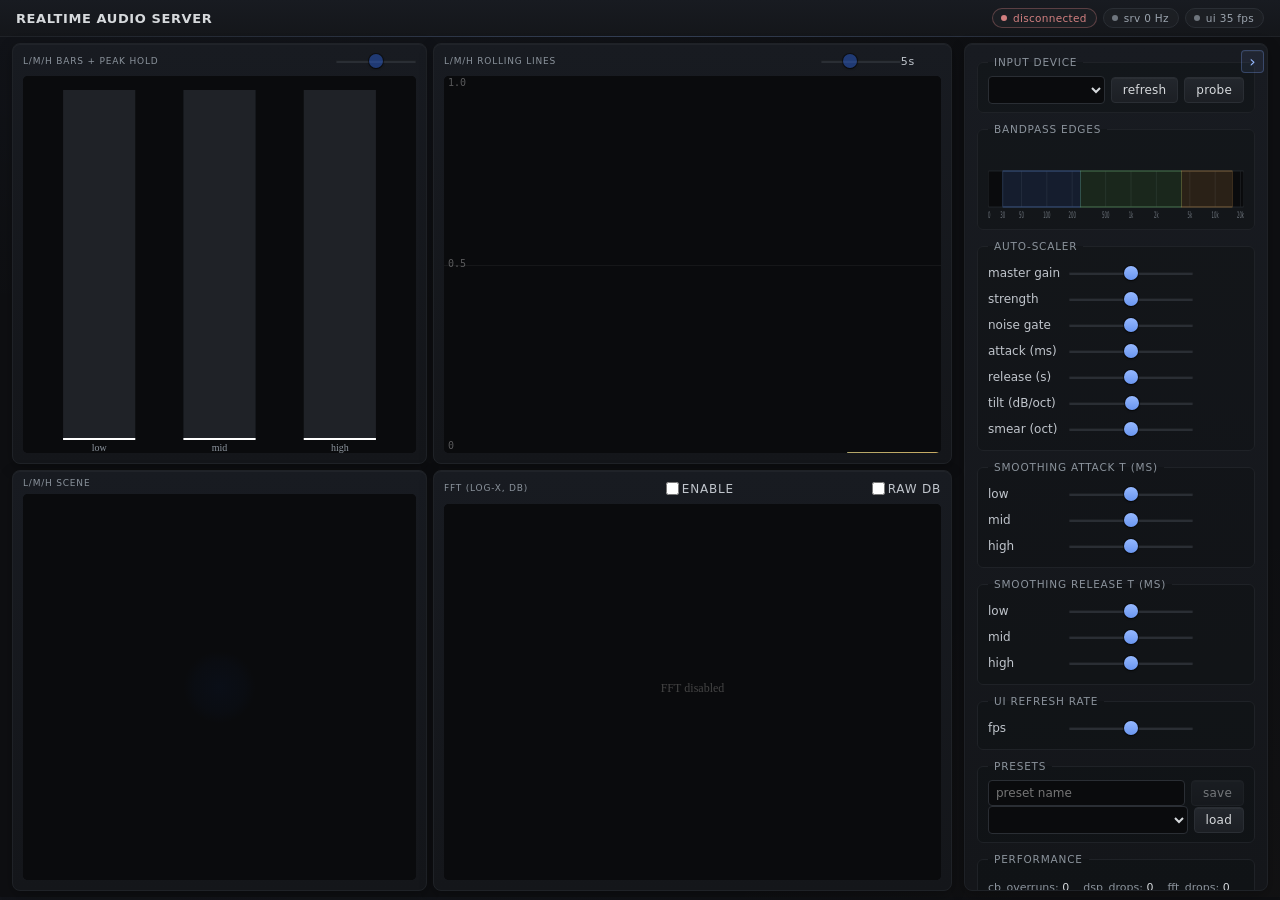
==== commit 2a066690: "disable translate" ====
--- a/ui/index.html
+++ b/ui/index.html
@@ -1,7 +1,8 @@
 <!doctype html>
-<html lang="en">
+<html lang="en" translate="no">
   <head>
     <meta charset="utf-8" />
+    <meta name="google" content="notranslate" />
     <meta name="viewport" content="width=device-width,initial-scale=1" />
     <title>Realtime Audio Server — UI</title>
     <link rel="icon" type="image/svg+xml" href="favicon.svg" />
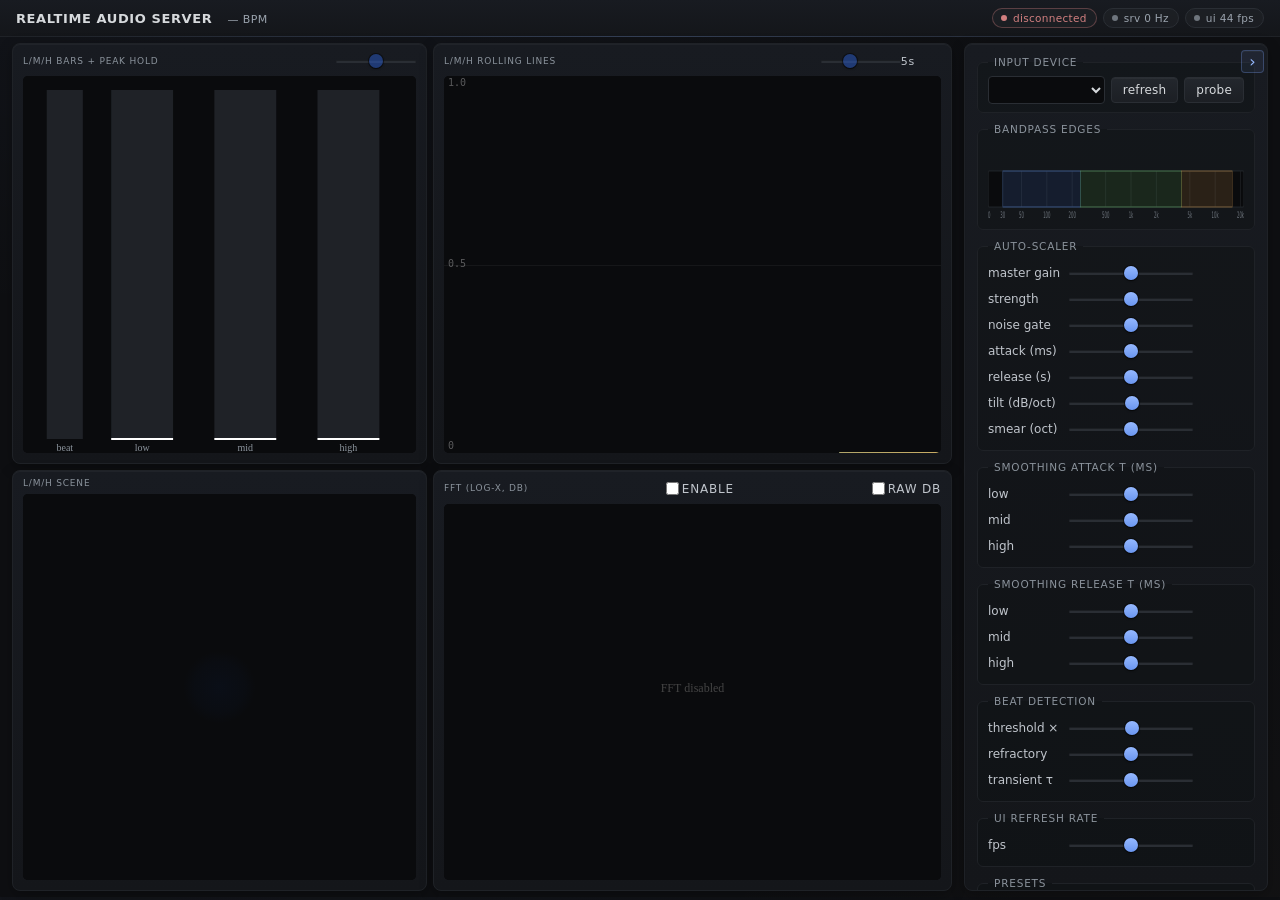
==== commit 0d7f8d63: "add beat and bpm signals" ====
--- a/ui/index.html
+++ b/ui/index.html
@@ -10,7 +10,13 @@
   </head>
   <body>
     <header class="topbar">
-      <h1>Realtime Audio Server</h1>
+      <h1>Realtime Audio Server <span id="bpm-readout" class="bpm-readout" title="**Live tempo estimate.**
+
+Rolling BPM from the server-side beat detector running on the post-processed low-band signal (the same `low` value you see on the bars/lines). Reads `— BPM` until a few onsets have accumulated, or after long silence.
+
+Tune the detector by tuning the `low` signal: bandpass edges, smoothing tau, auto-scaler strength, and noise gate all shape what the tracker sees.
+
+Also published as OSC `/audio/bpm <f>` (per audio block).">— BPM</span></h1>
       <div class="badges">
         <span class="badge" id="ws-status">disconnected</span>
         <span class="badge" id="server-fps">srv 0 Hz</span>
@@ -250,6 +256,38 @@
 Larger → hat / cymbal sizzle averages into a continuous shimmer. Smaller → each cymbal strike fades fast, individual hi-hat hits remain crisp.
 
 Falling-edge τ only — onsets are governed by the attack-τ slider above.">high <input type="range" id="tau-high" min="5" max="2000" step="1" data-log="1" /> <span id="tau-high-val"></span></label>
+        </fieldset>
+
+        <fieldset>
+          <legend title="**Beat detection.**
+
+Server-side onset detector running on the post-processed `low` signal (the same `low` you see on the bars / lines viz). Fires a single `1` pulse on each detected beat — sent over OSC as `/audio/beat` (only on onsets, no `0` filler), and as `beat: 1` in the WS snapshot for the UI flash.
+
+Tune in two stages:
+
+1. **Shape the `low` signal first.** The detector rides whatever `low` looks like — bandpass edges, smoothing τ, autoscaler strength, noise gate all shape its input. Aim for a signal that visibly pulses on each kick with a clean fall between hits.
+2. **Then dial these knobs** for the trigger sensitivity / debounce / transient shape.">Beat detection</legend>
+          <label title="**Sensitivity** = Schmitt high-threshold multiplier on the rolling novelty average.
+
+The detector tracks a slow EMA of the half-wave-rectified novelty (`max(0, fast_env − slow_env)`); a beat fires when novelty crosses `sensitivity × that average`.
+
+- **Lower** (`1.1–1.5`) → more triggers. Picks up softer onsets, but more false fires on flutter.
+- **Higher** (`2.5–4.0`) → stricter. Only the strongest hits fire.
+- `1.8` is a typical default for kick-driven music.">threshold ×<input type="range" id="beat-sensitivity" min="105" max="400" step="5" /> <span id="beat-sensitivity-val"></span></label>
+          <label title="**Refractory** = minimum time between successive beats.
+
+After a beat fires, the detector ignores anything until this much time has passed — even if a second peak shows up. This is the primary defense against double-triggering on a single kick (e.g. body + ring).
+
+- **Smaller** (`100–150 ms`) → allows fast double-time detection (e.g. drum & bass at 174 BPM = ~345 ms/beat; refractory ≤ 170 ms is needed to avoid losing the half-beat).
+- **Larger** (`350–500 ms`) → guarantees one beat per quarter at 120 BPM and below; safer for messy material but rejects fast tempos.
+- `250 ms` covers up to 240 BPM — sane default for most music.">refractory <input type="range" id="beat-refractory" min="100" max="600" step="5" /> <span id="beat-refractory-val"></span></label>
+          <label title="**Slow envelope τ** = time constant of the 'local DC reference' the novelty subtracts from.
+
+Determines what counts as a transient: only rises faster than this τ produce positive novelty. Bigger τ → only very fast snaps register; smaller τ → slow swells also count.
+
+- **Smaller** (`100–200 ms`) → snappier, only sharp transients count. Tight kick / snare detection.
+- **Larger** (`500–1000 ms`) → broader interpretation; reggae offbeat kicks and slower swells get picked up.
+- `300 ms` is a balanced default.">transient τ <input type="range" id="beat-slow-tau" min="100" max="1000" step="10" data-log="1" /> <span id="beat-slow-tau-val"></span></label>
         </fieldset>
 
         <fieldset>
--- a/ui/style.css
+++ b/ui/style.css
@@ -72,6 +72,16 @@
   color: var(--text-1);
 }
 
+.bpm-readout {
+  margin-left: 10px;
+  font-size: 11px;
+  font-weight: 500;
+  letter-spacing: 0.4px;
+  color: var(--text-3);
+  font-variant-numeric: tabular-nums;
+  text-transform: none;
+}
+
 .badges { display: flex; gap: 6px; }
 
 .badge {
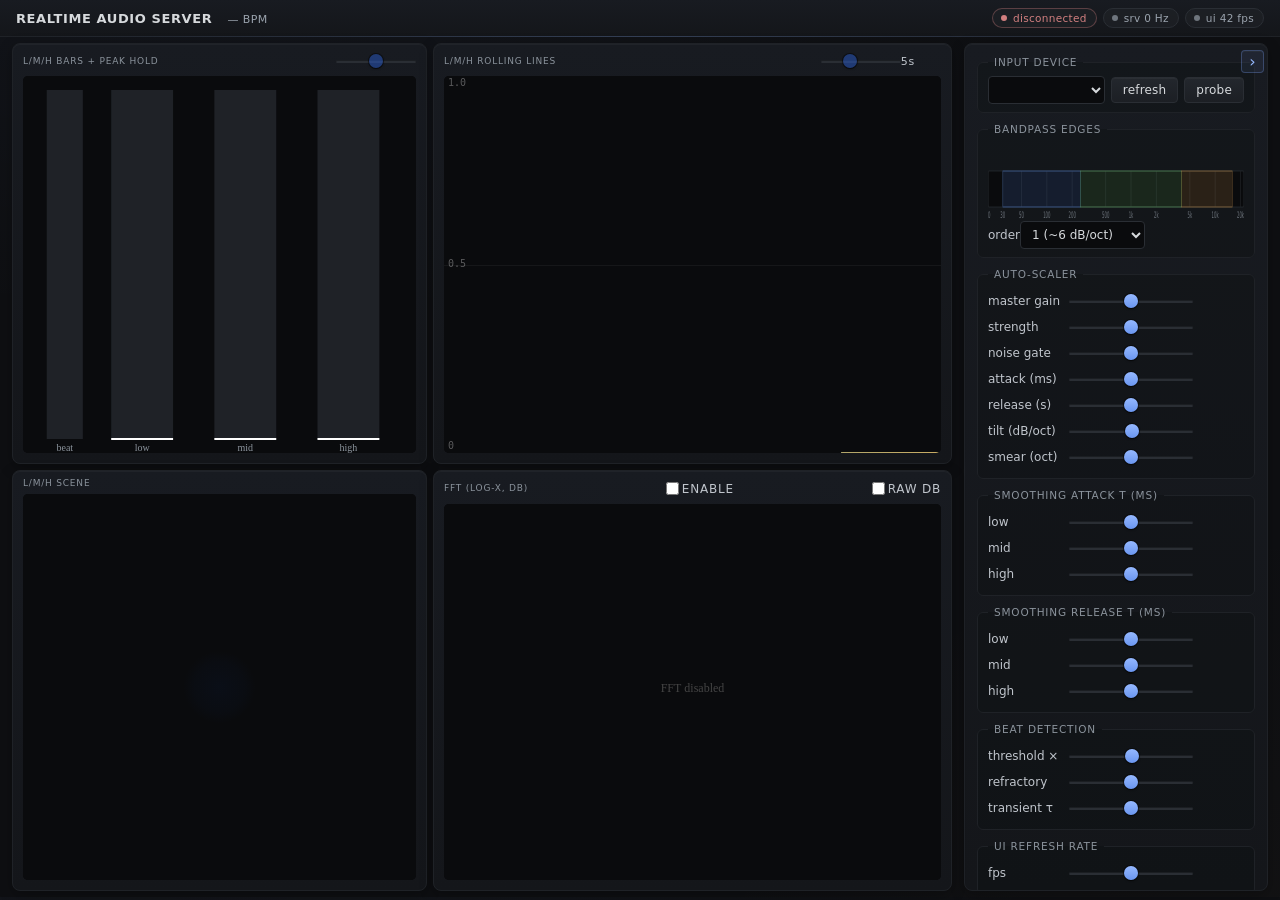
==== commit a35567ea: "updates" ====
--- a/ui/index.html
+++ b/ui/index.html
@@ -140,6 +140,18 @@
 - Click outside any band to deselect.
 
 Bands may overlap."></div>
+          <label class="inline" title="**Butterworth bandpass order** for all three L/M/H bands.
+
+Each step adds one biquad per band (3 biquads total at order 1, 24 at order 8). CPU scales linearly. The output is RMS-integrated, so steeper skirts buy you very little visible — order 2 (12 dB/oct) is plenty for envelope/beat work and is the recommended default on slower hardware (e.g. Raspberry Pi). Bump higher only if you actually see band leakage on the bars/lines viz.">order
+            <select id="filter-order">
+              <option value="1">1 (~6 dB/oct)</option>
+              <option value="2">2 (~12 dB/oct)</option>
+              <option value="3">3 (~18 dB/oct)</option>
+              <option value="4">4 (~24 dB/oct)</option>
+              <option value="6">6 (~36 dB/oct)</option>
+              <option value="8">8 (~48 dB/oct)</option>
+            </select>
+          </label>
         </fieldset>
 
         <fieldset>
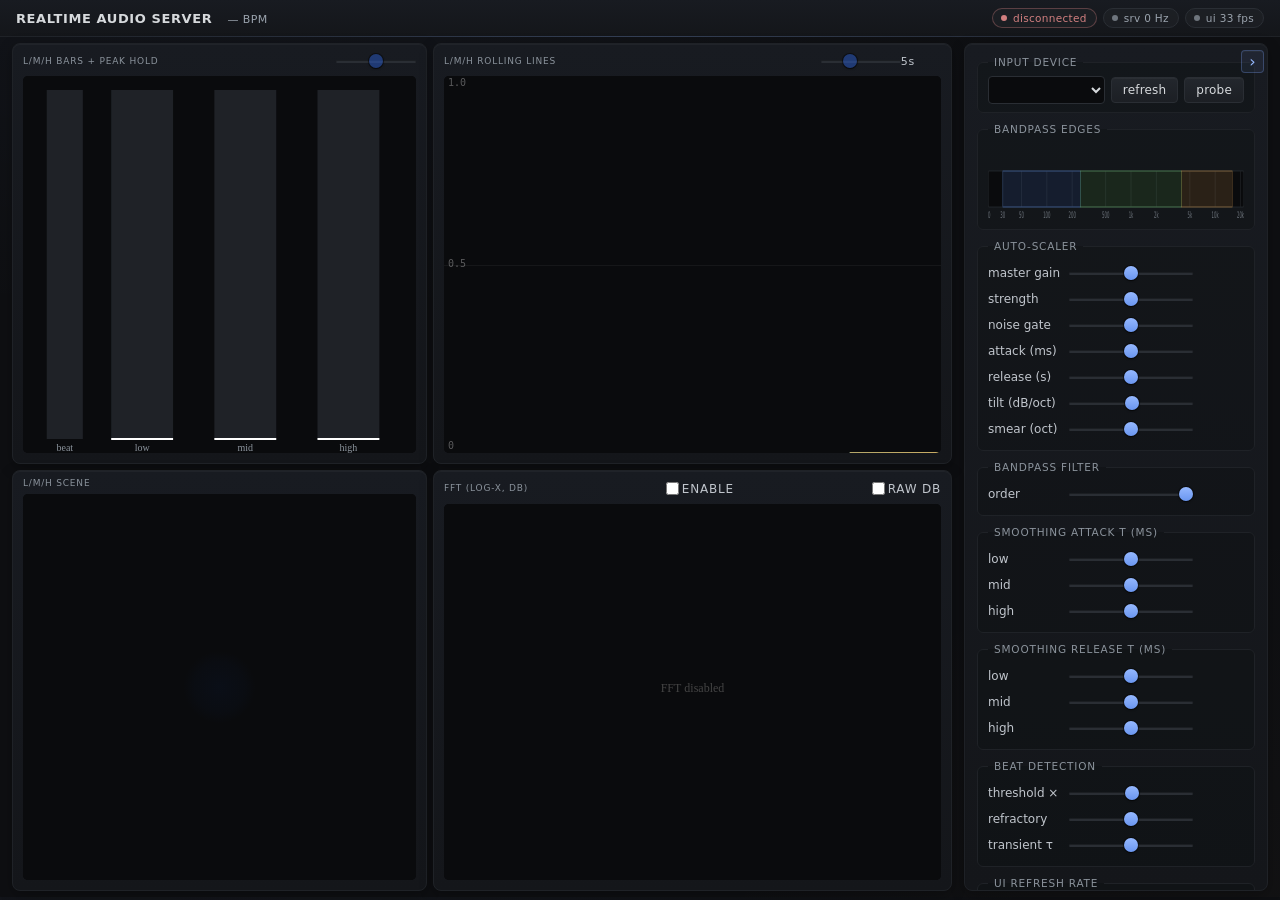
==== commit 80d5693b: "expose bandpass filter order in ui" ====
--- a/ui/index.html
+++ b/ui/index.html
@@ -140,18 +140,6 @@
 - Click outside any band to deselect.
 
 Bands may overlap."></div>
-          <label class="inline" title="**Butterworth bandpass order** for all three L/M/H bands.
-
-Each step adds one biquad per band (3 biquads total at order 1, 24 at order 8). CPU scales linearly. The output is RMS-integrated, so steeper skirts buy you very little visible — order 2 (12 dB/oct) is plenty for envelope/beat work and is the recommended default on slower hardware (e.g. Raspberry Pi). Bump higher only if you actually see band leakage on the bars/lines viz.">order
-            <select id="filter-order">
-              <option value="1">1 (~6 dB/oct)</option>
-              <option value="2">2 (~12 dB/oct)</option>
-              <option value="3">3 (~18 dB/oct)</option>
-              <option value="4">4 (~24 dB/oct)</option>
-              <option value="6">6 (~36 dB/oct)</option>
-              <option value="8">8 (~48 dB/oct)</option>
-            </select>
-          </label>
         </fieldset>
 
         <fieldset>
@@ -214,6 +202,13 @@
 - Higher → more local frequency contour preserved, less global flattening
 
 *L/M/H has no spectral context, so this only affects the FFT.*">smear (oct) <input type="range" id="fft-peak-smear" min="0" max="200" step="1" /> <span id="fft-peak-smear-val"></span></label>
+        </fieldset>
+
+        <fieldset>
+          <legend>Bandpass filter</legend>
+          <label title="**Butterworth bandpass order** for all three L/M/H bands.
+
+Each step adds biquads per band (3 biquads total at order 2, 6 at order 4). CPU scales linearly. The output is RMS-integrated, so steeper skirts buy very little visible — order 2 (~12 dB/oct) is plenty for envelope/beat work and is the recommended default on slower hardware (e.g. Raspberry Pi). Order 4 (~24 dB/oct) is for tighter band isolation when you can spare the CPU.">order <input type="range" id="filter-order" min="2" max="4" step="2" /> <span id="filter-order-val"></span></label>
         </fieldset>
 
         <fieldset>
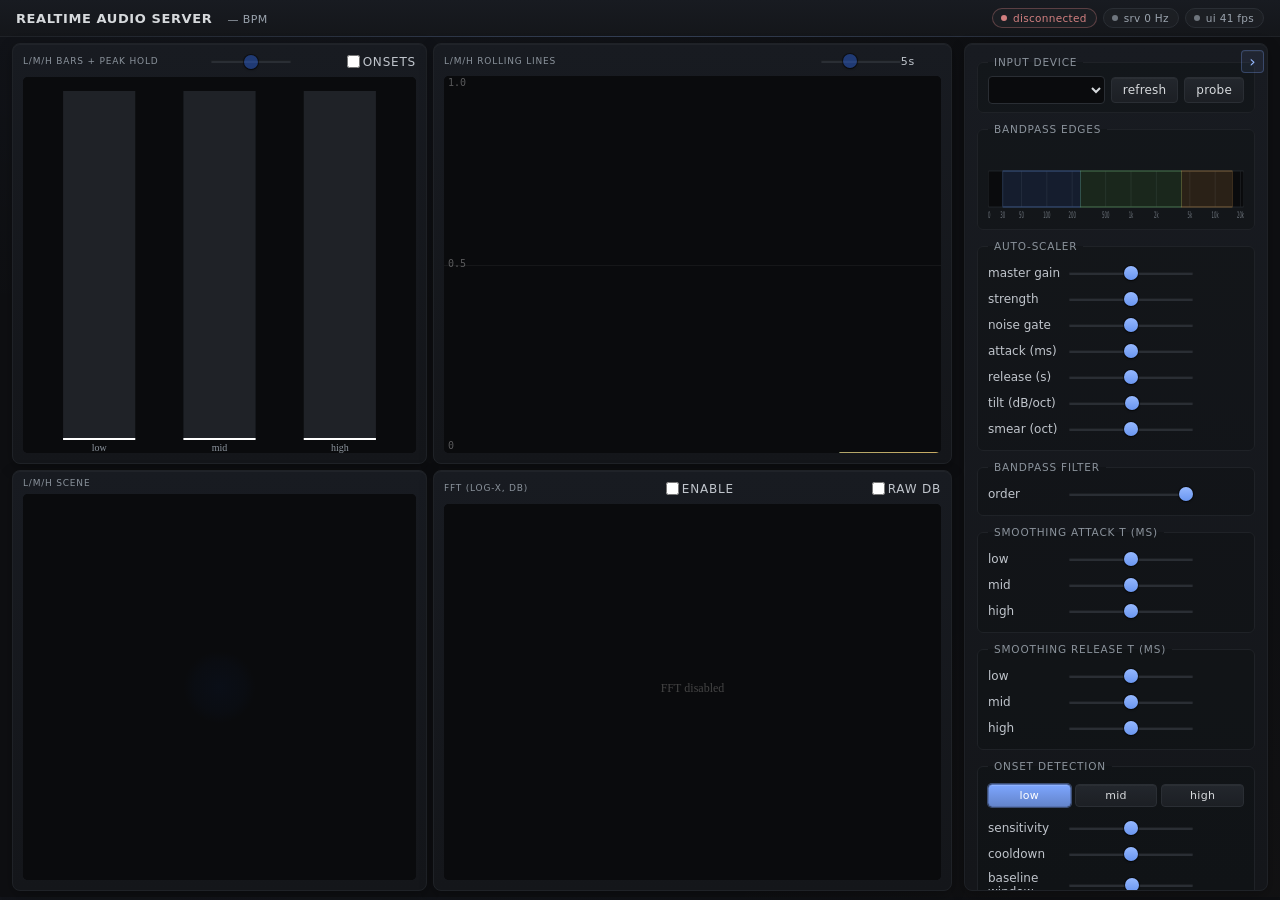
==== commit 66a9f799: "update onset triggers" ====
--- a/ui/index.html
+++ b/ui/index.html
@@ -12,11 +12,11 @@
     <header class="topbar">
       <h1>Realtime Audio Server <span id="bpm-readout" class="bpm-readout" title="**Live tempo estimate.**
 
-Rolling BPM from the server-side beat detector running on the post-processed low-band signal (the same `low` value you see on the bars/lines). Reads `— BPM` until a few onsets have accumulated, or after long silence.
+Rolling BPM derived from the **low-band onset stream** (the same `/audio/onset/low` events sent over OSC and shown by the square flash above the L bar). Reads `— BPM` until a few onsets have accumulated, or after long silence.
 
 Tune the detector by tuning the `low` signal: bandpass edges, smoothing tau, auto-scaler strength, and noise gate all shape what the tracker sees.
 
-Also published as OSC `/audio/bpm <f>` (per audio block).">— BPM</span></h1>
+Also published as OSC `/audio/bpm <f>` (per audio block). The `mid` and `high` onset streams are pure rising-edge triggers and do not feed BPM.">— BPM</span></h1>
       <div class="badges">
         <span class="badge" id="ws-status">disconnected</span>
         <span class="badge" id="server-fps">srv 0 Hz</span>
@@ -27,9 +27,11 @@
     <main class="grid" id="main-grid">
       <section class="viz-grid">
         <div class="viz-card" data-card="bars">
-          <div class="viz-title"><span title="**L/M/H output — sent over OSC.**
-
-The three colored bars (`low`, `mid`, `high`) are the live signal that ships to downstream consumers. The **white peak-hold ticks are visual only** — not transmitted.
+          <div class="viz-title"><span title="**L/M/H output + per-band onset triggers — both sent over OSC.**
+
+The three colored bars (`low`, `mid`, `high`) are the live signal that ships to downstream consumers. The **white peak-hold ticks are visual only** — not transmitted. The **square above each bar** flashes on each onset detected for that band (server-side detector running on the same band signal — see the Onset detection section in the side panel for tuning).
+
+Each onset is sent over OSC as `/audio/onset/{low,mid,high}` (only on onsets, no `0` filler) and as `low_onset`/`mid_onset`/`high_onset` flags in the WS snapshot.
 
 # OSC
 
@@ -49,7 +51,13 @@
 - Smaller → peaks linger longer
 - Larger → peaks fall faster
 
-*Visual only — does not affect DSP or OSC payload.*"><input type="range" id="peak-decay" min="10" max="100" step="1" style="width:80px;vertical-align:middle" /> <span id="peak-decay-val" style="font-size:11px"></span></label></div>
+*Visual only — does not affect DSP or OSC payload.*"><input type="range" id="peak-decay" min="10" max="100" step="1" style="width:80px;vertical-align:middle" /> <span id="peak-decay-val" style="font-size:11px"></span></label> <label class="inline" title="**Display per-band onset squares.**
+
+Shows / hides the three colored squares above the L/M/H bars that flash on each detected onset (low / mid / high).
+
+*Visual only — does NOT affect server-side detection, OSC `/audio/onset/*` events, or WS snapshot fields. The detectors keep running and the wire payload is unchanged regardless of this toggle.*
+
+Off by default — turn on when actively tuning onset parameters or driving the UI itself from the band triggers."><input type="checkbox" id="show-onsets" /> onsets</label></div>
           <canvas id="viz-bars" width="320" height="200"></canvas>
         </div>
         <div class="viz-card" data-card="lines">
@@ -265,36 +273,55 @@
 Falling-edge τ only — onsets are governed by the attack-τ slider above.">high <input type="range" id="tau-high" min="5" max="2000" step="1" data-log="1" /> <span id="tau-high-val"></span></label>
         </fieldset>
 
-        <fieldset>
-          <legend title="**Beat detection.**
-
-Server-side onset detector running on the post-processed `low` signal (the same `low` you see on the bars / lines viz). Fires a single `1` pulse on each detected beat — sent over OSC as `/audio/beat` (only on onsets, no `0` filler), and as `beat: 1` in the WS snapshot for the UI flash.
+        <fieldset id="fieldset-onset">
+          <legend title="**Onset detection (per band).**
+
+Three independent server-side onset detectors run on the post-processed `low` / `mid` / `high` signals (the same values you see on the bars / lines viz). Each fires a single `1` pulse on each detected transient — sent over OSC as `/audio/onset/low`, `/audio/onset/mid`, `/audio/onset/high` (only on onsets, no `0` filler), and as `low_onset`/`mid_onset`/`high_onset` in the WS snapshot.
+
+The BPM readout in the page title is derived from the **low** onset stream only.
 
 Tune in two stages:
 
-1. **Shape the `low` signal first.** The detector rides whatever `low` looks like — bandpass edges, smoothing τ, autoscaler strength, noise gate all shape its input. Aim for a signal that visibly pulses on each kick with a clean fall between hits.
-2. **Then dial these knobs** for the trigger sensitivity / debounce / transient shape.">Beat detection</legend>
-          <label title="**Sensitivity** = Schmitt high-threshold multiplier on the rolling novelty average.
-
-The detector tracks a slow EMA of the half-wave-rectified novelty (`max(0, fast_env − slow_env)`); a beat fires when novelty crosses `sensitivity × that average`.
-
-- **Lower** (`1.1–1.5`) → more triggers. Picks up softer onsets, but more false fires on flutter.
+1. **Shape the band's signal first.** The detector rides whatever that band looks like — bandpass edges, smoothing τ, autoscaler strength, noise gate all shape its input. Aim for a signal that visibly pulses on each transient (kick / snare / hat) with a clean fall between hits.
+2. **Pick a band** with the selector below and dial these knobs for that band's trigger sensitivity / debounce / transient shape. Each band has its own three parameters.">Onset detection</legend>
+          <div class="onset-band-select" role="tablist" aria-label="Onset band">
+            <button type="button" data-band="low"  class="onset-band-btn active" role="tab" aria-selected="true">low</button>
+            <button type="button" data-band="mid"  class="onset-band-btn" role="tab" aria-selected="false">mid</button>
+            <button type="button" data-band="high" class="onset-band-btn" role="tab" aria-selected="false">high</button>
+          </div>
+          <label title="**Sensitivity** — how much louder a hit must be than the recent background to count as a beat.
+
+Multiplier on a rolling average of recent activity in this band. A value of `2.0` means a hit needs to be at least twice as 'energetic' as what's been happening lately to fire.
+
+- **Lower** (`1.1–1.5`) → more triggers. Catches softer hits, but also more false fires on flutter / noise.
+- **`1.8`** → good default for most percussion-driven music.
 - **Higher** (`2.5–4.0`) → stricter. Only the strongest hits fire.
-- `1.8` is a typical default for kick-driven music.">threshold ×<input type="range" id="beat-sensitivity" min="105" max="400" step="5" /> <span id="beat-sensitivity-val"></span></label>
-          <label title="**Refractory** = minimum time between successive beats.
-
-After a beat fires, the detector ignores anything until this much time has passed — even if a second peak shows up. This is the primary defense against double-triggering on a single kick (e.g. body + ring).
-
-- **Smaller** (`100–150 ms`) → allows fast double-time detection (e.g. drum & bass at 174 BPM = ~345 ms/beat; refractory ≤ 170 ms is needed to avoid losing the half-beat).
-- **Larger** (`350–500 ms`) → guarantees one beat per quarter at 120 BPM and below; safer for messy material but rejects fast tempos.
-- `250 ms` covers up to 240 BPM — sane default for most music.">refractory <input type="range" id="beat-refractory" min="100" max="600" step="5" /> <span id="beat-refractory-val"></span></label>
-          <label title="**Slow envelope τ** = time constant of the 'local DC reference' the novelty subtracts from.
-
-Determines what counts as a transient: only rises faster than this τ produce positive novelty. Bigger τ → only very fast snaps register; smaller τ → slow swells also count.
-
-- **Smaller** (`100–200 ms`) → snappier, only sharp transients count. Tight kick / snare detection.
-- **Larger** (`500–1000 ms`) → broader interpretation; reggae offbeat kicks and slower swells get picked up.
-- `300 ms` is a balanced default.">transient τ <input type="range" id="beat-slow-tau" min="100" max="1000" step="10" data-log="1" /> <span id="beat-slow-tau-val"></span></label>
+- Crank up to `10.0` for ambient / noisy material where even `4.0` still produces stray triggers.">sensitivity <input type="range" id="onset-sensitivity" min="105" max="1000" step="5" /> <span id="onset-sensitivity-val"></span></label>
+          <label title="**Cooldown** — minimum gap between two triggers in this band.
+
+Once a hit fires, the detector ignores everything until this much time has passed. Stops one drum hit from registering as two.
+
+- **Shorter** (`100–150 ms`) → catches fast patterns like hi-hat 16ths (at 120 BPM, 16ths are ~125 ms apart, so cooldown must be ≤ 120 ms).
+- **Longer** (`350–500 ms`) → safer for messy material; guarantees at most one trigger per beat at moderate tempos, but misses fast subdivisions.
+- Typical: kick ~250 ms, snare ~180 ms, hat ~120 ms.">cooldown <input type="range" id="onset-refractory" min="50" max="600" step="5" /> <span id="onset-refractory-val"></span></label>
+          <label title="**Baseline window** — how far back the detector looks when deciding what counts as 'normal background level' for this band.
+
+The detector compares the *current* level to a *baseline* level. Anything rising faster than the baseline can keep up = a hit. This window controls how slowly the baseline reacts.
+
+- **Longer** (`500–1000 ms`) → baseline reacts slowly, so even gradual swells start to look like hits. Use for songs with slow build-ups or sustained sounds.
+- **Shorter** (`100–200 ms`) → baseline reacts quickly to keep up with the music, so only really sharp snaps stand out. Best for tight kick / snare detection.
+- Typical: kick ~300 ms, snare ~200 ms, hat ~150 ms.">baseline window <input type="range" id="onset-slow-tau" min="50" max="1000" step="10" data-log="1" /> <span id="onset-slow-tau-val"></span></label>
+          <label title="**Noise gate** — absolute minimum 'jump' size needed to fire a trigger, regardless of sensitivity.
+
+Sensitivity is *relative* (how much louder than the background). When the music is quiet, 'twice the background' might still be just room noise. This sets a hard floor underneath: anything smaller is treated as noise no matter what.
+
+The single best knob for rejecting false triggers in quiet passages or noisy rooms.
+
+The band signal lives in `[0, 1]`; real percussive hits typically jump by `0.2–0.5+`.
+
+- **Lower** (`0.02–0.05`) → very permissive; catches soft hits but also fires on room noise.
+- **`0.10`** → default. Rejects most noise-floor flutter while keeping real hits.
+- **Higher** (`0.15–0.30`) → strict; only clearly louder-than-background hits fire. For noisy environments or when only the loudest beats should drive visuals.">noise gate <input type="range" id="onset-abs-floor" min="0" max="50" step="1" /> <span id="onset-abs-floor-val"></span></label>
         </fieldset>
 
         <fieldset>
--- a/ui/style.css
+++ b/ui/style.css
@@ -540,6 +540,29 @@
 }
 button:disabled { opacity: 0.5; cursor: not-allowed; }
 
+/* Onset detection per-band selector. Three pill-shaped tabs above the
+   shared sliders; clicking one switches which band's params the sliders
+   below read/write. The selected tab uses the accent color so it reads
+   as a stateful selection rather than a clickable action. */
+.onset-band-select {
+  display: flex;
+  gap: 4px;
+  margin: 4px 0 8px 0;
+}
+.onset-band-btn {
+  flex: 1 1 0;
+  padding: 4px 8px;
+  font-size: 11px;
+  letter-spacing: 0.3px;
+  text-transform: lowercase;
+}
+.onset-band-btn.active {
+  background: linear-gradient(180deg, var(--accent) 0%, color-mix(in srgb, var(--accent) 80%, black) 100%);
+  border-color: color-mix(in srgb, var(--accent) 70%, black);
+  color: #fff;
+  box-shadow: inset 0 1px 0 rgba(255, 255, 255, 0.15), 0 0 0 1px color-mix(in srgb, var(--accent) 40%, transparent);
+}
+
 .row { display: flex; gap: 6px; align-items: center; min-width: 0; }
 /* min-width: 0 lets text inputs / selects shrink below their intrinsic size
    when the side panel is dragged narrow — without it the longest option text
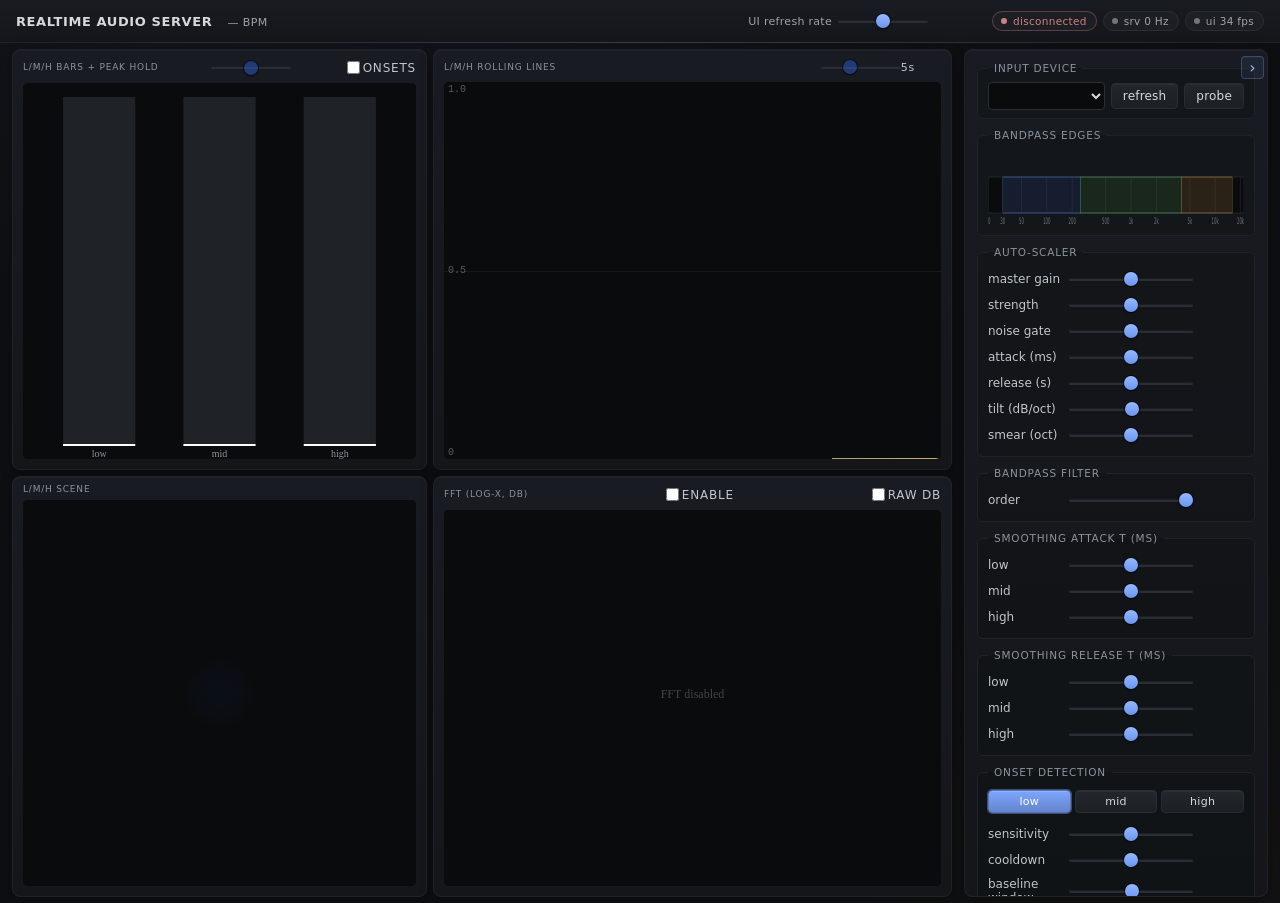
==== commit 7243d213: "update ui refresh rate" ====
--- a/ui/index.html
+++ b/ui/index.html
@@ -17,10 +17,20 @@
 Tune the detector by tuning the `low` signal: bandpass edges, smoothing tau, auto-scaler strength, and noise gate all shape what the tracker sees.
 
 Also published as OSC `/audio/bpm <f>` (per audio block). The `mid` and `high` onset streams are pure rising-edge triggers and do not feed BPM.">— BPM</span></h1>
-      <div class="badges">
-        <span class="badge" id="ws-status">disconnected</span>
-        <span class="badge" id="server-fps">srv 0 Hz</span>
-        <span class="badge" id="ui-fps">ui 0 fps</span>
+      <div class="topbar-right">
+        <label class="topbar-fps" title="**UI refresh rate.** Target frame rate for the browser visualization.
+
+Drives both:
+
+- how often the server pushes L/M/H snapshots and FFT frames over WS
+- how often the canvases redraw (throttled to match)
+
+Snaps to standard frame rates: `15 / 24 / 30 / 40 / 60 fps`, capped at 60.">UI refresh rate <input type="range" id="ws-hz" min="0" max="4" step="1" /> <span id="ws-hz-val"></span></label>
+        <div class="badges">
+          <span class="badge" id="ws-status">disconnected</span>
+          <span class="badge" id="server-fps">srv 0 Hz</span>
+          <span class="badge" id="ui-fps">ui 0 fps</span>
+        </div>
       </div>
     </header>
 
@@ -322,18 +332,6 @@
 - **Lower** (`0.02–0.05`) → very permissive; catches soft hits but also fires on room noise.
 - **`0.10`** → default. Rejects most noise-floor flutter while keeping real hits.
 - **Higher** (`0.15–0.30`) → strict; only clearly louder-than-background hits fire. For noisy environments or when only the loudest beats should drive visuals.">noise gate <input type="range" id="onset-abs-floor" min="0" max="50" step="1" /> <span id="onset-abs-floor-val"></span></label>
-        </fieldset>
-
-        <fieldset>
-          <legend>UI refresh rate</legend>
-          <label title="**UI refresh rate.** Target frame rate for the browser visualization.
-
-Drives both:
-
-- how often the server pushes L/M/H snapshots and FFT frames over WS
-- how often the canvases redraw (throttled to match)
-
-Snaps to standard frame rates: `15 / 24 / 30 / 40 / 60 / 90 / 120 fps`, capped at 120.">fps <input type="range" id="ws-hz" min="0" max="6" step="1" /> <span id="ws-hz-val"></span></label>
         </fieldset>
 
         <fieldset>
--- a/ui/style.css
+++ b/ui/style.css
@@ -82,6 +82,25 @@
   text-transform: none;
 }
 
+.topbar-right {
+  display: flex;
+  align-items: center;
+  gap: 14px;
+}
+
+.topbar-fps {
+  display: inline-flex;
+  align-items: center;
+  gap: 6px;
+  font-size: 11px;
+  color: var(--text-3);
+  letter-spacing: 0.3px;
+  font-variant-numeric: tabular-nums;
+  text-transform: none;
+}
+.topbar-fps input[type="range"] { width: 90px; vertical-align: middle; }
+.topbar-fps #ws-hz-val { min-width: 44px; text-align: right; }
+
 .badges { display: flex; gap: 6px; }
 
 .badge {
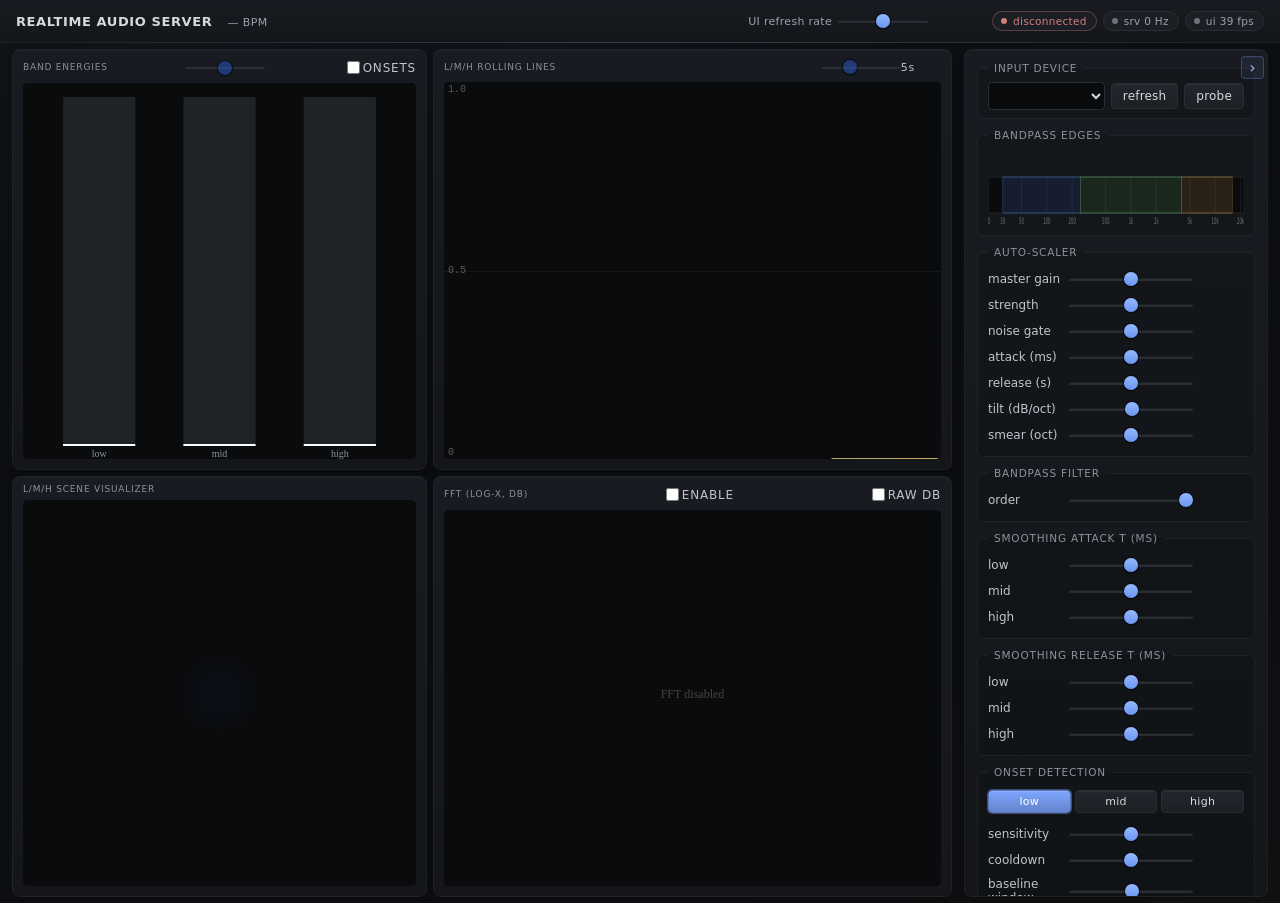
==== commit 5936b5f4: "update ui" ====
--- a/ui/index.html
+++ b/ui/index.html
@@ -54,7 +54,7 @@
 
 # WebSocket
 
-Same values are also published in the JSON `snapshot` frames on `ws://127.0.0.1:8765` (field `scaled.{low,mid,high}`).">L/M/H bars + peak hold</span> <label class="inline" title="**Peak-hold decay rate** (units / sec).
+Same values are also published in the JSON `snapshot` frames on `ws://127.0.0.1:8765` (field `scaled.{low,mid,high}`).">Band energies</span> <label class="inline" title="**Peak-hold decay rate** (units / sec).
 
 Affects the white peak ticks on this graph **and** on the FFT graph.
 
@@ -98,7 +98,7 @@
 
 The disc, tint, and sparkles are a decorative reactive scene driven from the same L/M/H values as the other graphs. Nothing here is transmitted: no separate OSC address, no separate WS payload.
 
-To consume the underlying signal, use `/audio/lmh` (see the bars or rolling-lines tooltips).">L/M/H scene</span></div>
+To consume the underlying signal, use `/audio/lmh` (see the bars or rolling-lines tooltips).">L/M/H Scene Visualizer</span></div>
           <canvas id="viz-scene" width="640" height="200"></canvas>
         </div>
         <div class="viz-card" data-card="fft">
